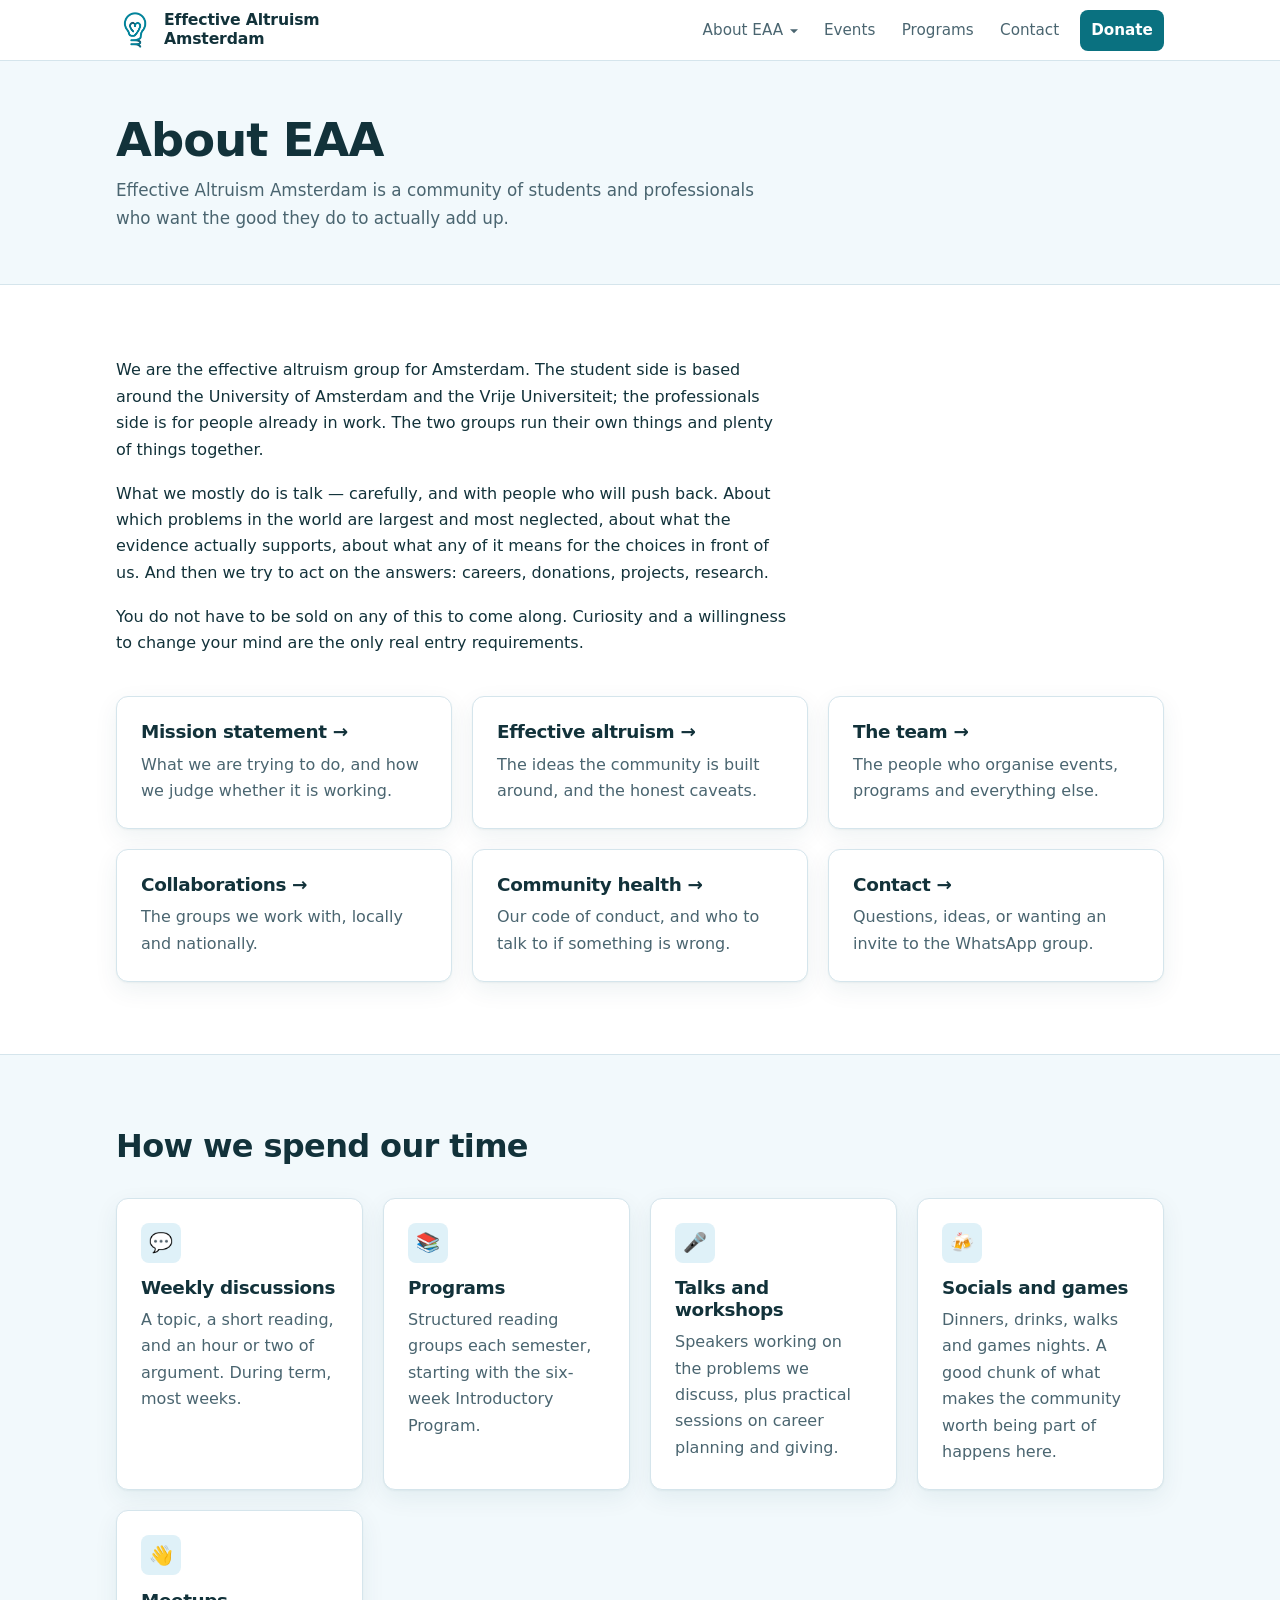
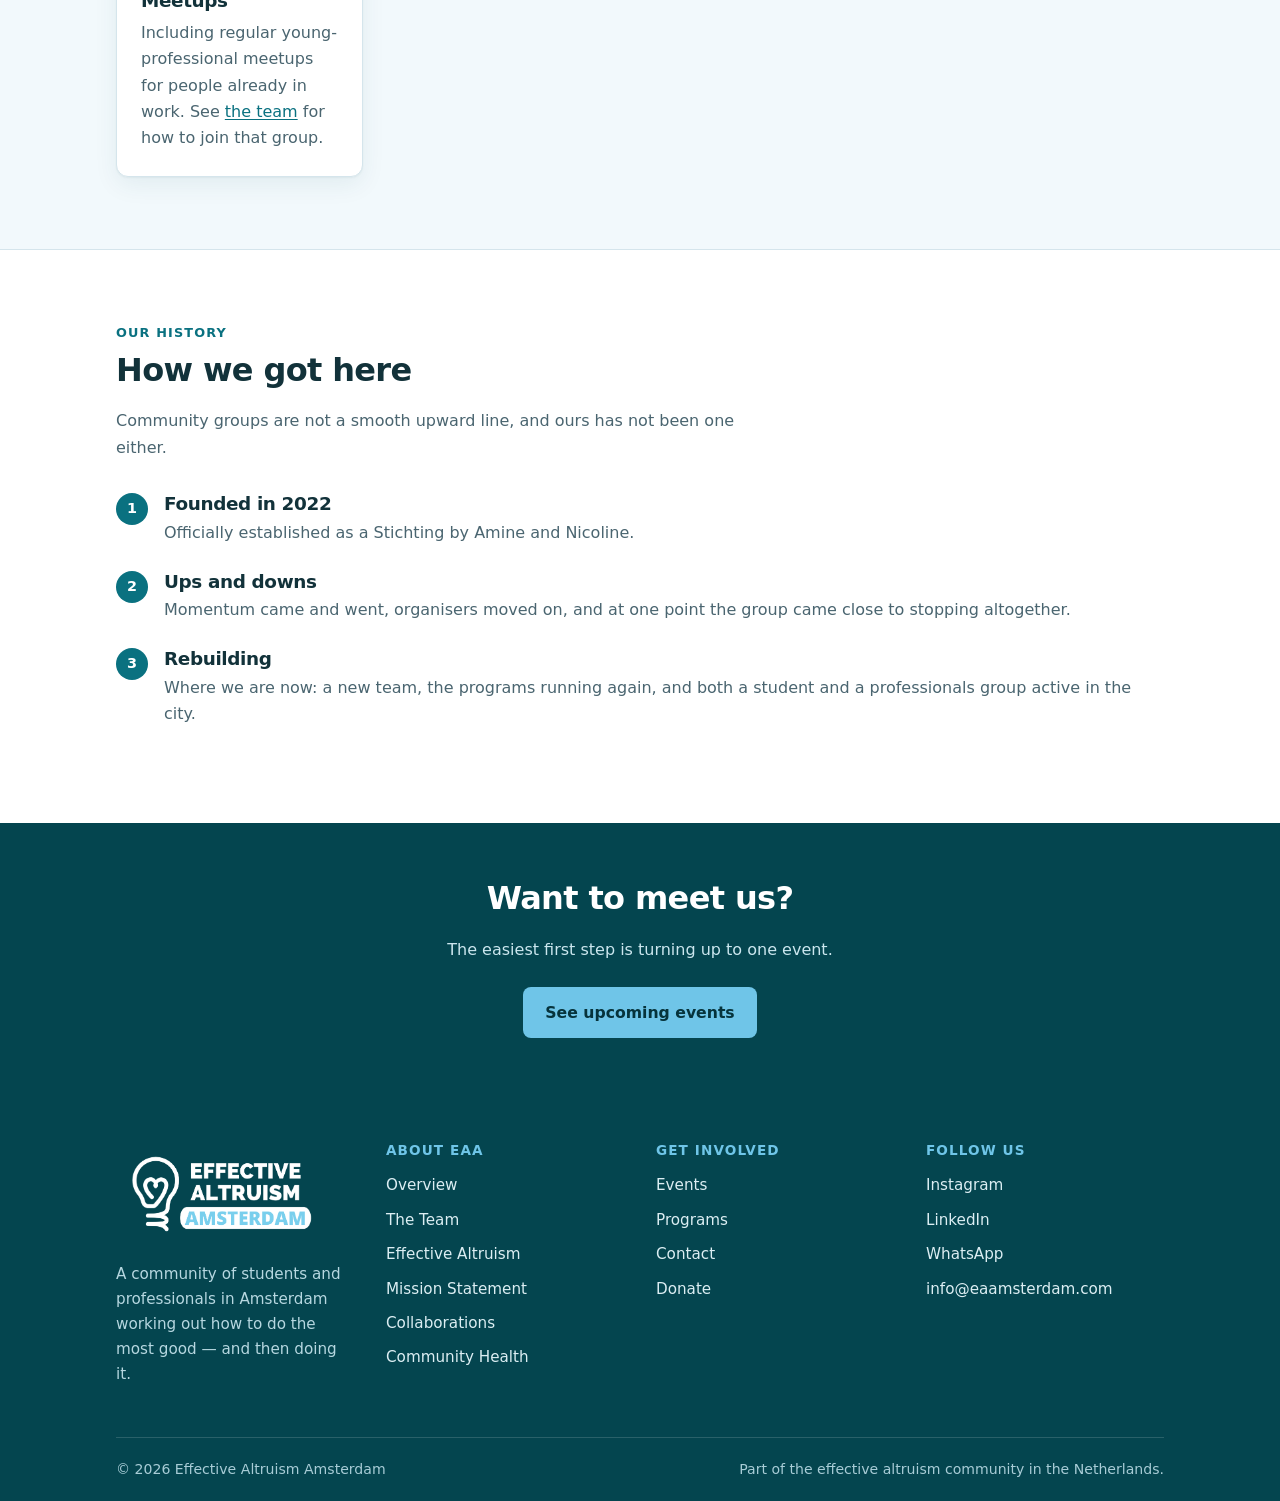
==== about-eaa.html @ 2bc4caa4 "Switch on calendar subscribing, add the Meetup drinks The Luma iCal endpoint checked out — it return" ====
<!DOCTYPE html>
<html lang="en">
<head>
  <meta charset="utf-8">
  <meta name="viewport" content="width=device-width, initial-scale=1">
  <title>About EAA &middot; Effective Altruism Amsterdam</title>
  <meta name="description" content="Who we are: a student group and a professionals group in Amsterdam, thinking seriously about how to do the most good.">
  <link rel="icon" href="img/favicon-96.png" sizes="96x96">
  <link rel="apple-touch-icon" href="img/apple-touch-icon.png">
  <meta name="color-scheme" content="only light">
  <link rel="stylesheet" href="styles.css?v=6">
</head>
<body>
<a class="skip-link" href="#main">Skip to content</a>

<header class="site-header">
  <div class="header-inner">
    <a class="brand" href="index.html">
      <img class="brand-mark" src="img/lamp_logo.webp" alt=""
           width="1200" height="1200">
      <span class="brand-text">Effective Altruism Amsterdam</span>
    </a>
    <button class="nav-toggle" type="button" aria-expanded="false" aria-controls="site-nav">Menu</button>
    <nav class="site-nav" id="site-nav" aria-label="Main">
      <ul class="nav-list">
        <li class="has-dropdown">
          <button class="nav-link dropdown-toggle" type="button" aria-expanded="false">About EAA</button>
          <ul class="dropdown">
            <li><a href="about-eaa.html" aria-current="page">Overview</a></li>
            <li><a href="team.html">The Team</a></li>
            <li><a href="effective-altruism.html">Effective Altruism</a></li>
            <li><a href="mission.html">Mission Statement</a></li>
            <li><a href="collaborations.html">Collaborations</a></li>
            <li><a href="community-health.html">Community Health</a></li>
          </ul>
        </li>
        <li><a class="nav-link" href="events.html">Events</a></li>
        <li><a class="nav-link" href="programs.html">Programs</a></li>
        <li><a class="nav-link" href="contact.html">Contact</a></li>
        <li><a class="nav-link nav-cta" href="donate.html">Donate</a></li>
      </ul>
    </nav>
  </div>
</header>

<main id="main">
  <div class="page-header">
    <div class="container">
      <h1>About EAA</h1>
      <p>
        Effective Altruism Amsterdam is a community of students and professionals
        who want the good they do to actually add up.
      </p>
    </div>
  </div>

  <section class="section">
    <div class="container">
      <div class="prose">
        <p>
          We are the effective altruism group for Amsterdam. The student side is
          based around the University of Amsterdam and the Vrije Universiteit; the
          professionals side is for people already in work. The two groups run
          their own things and plenty of things together.
        </p>
        <p>
          What we mostly do is talk — carefully, and with people who will push
          back. About which problems in the world are largest and most neglected,
          about what the evidence actually supports, about what any of it means for
          the choices in front of us. And then we try to act on the answers:
          careers, donations, projects, research.
        </p>
        <p>
          You do not have to be sold on any of this to come along. Curiosity and a
          willingness to change your mind are the only real entry requirements.
        </p>
      </div>

      <div class="grid" style="margin-top: 2.5rem;">
        <a class="card card-link" href="mission.html">
          <h3>Mission statement <span class="arrow" aria-hidden="true"></span></h3>
          <p class="text-muted">What we are trying to do, and how we judge whether it is working.</p>
        </a>
        <a class="card card-link" href="effective-altruism.html">
          <h3>Effective altruism <span class="arrow" aria-hidden="true"></span></h3>
          <p class="text-muted">The ideas the community is built around, and the honest caveats.</p>
        </a>
        <a class="card card-link" href="team.html">
          <h3>The team <span class="arrow" aria-hidden="true"></span></h3>
          <p class="text-muted">The people who organise events, programs and everything else.</p>
        </a>
        <a class="card card-link" href="collaborations.html">
          <h3>Collaborations <span class="arrow" aria-hidden="true"></span></h3>
          <p class="text-muted">The groups we work with, locally and nationally.</p>
        </a>
        <a class="card card-link" href="community-health.html">
          <h3>Community health <span class="arrow" aria-hidden="true"></span></h3>
          <p class="text-muted">Our code of conduct, and who to talk to if something is wrong.</p>
        </a>
        <a class="card card-link" href="contact.html">
          <h3>Contact <span class="arrow" aria-hidden="true"></span></h3>
          <p class="text-muted">Questions, ideas, or wanting an invite to the WhatsApp group.</p>
        </a>
      </div>
    </div>
  </section>

  <section class="section section-alt">
    <div class="container">
      <div class="section-head">
        <h2>How we spend our time</h2>
      </div>
      <div class="grid-4">
        <div class="card">
          <span class="card-icon" aria-hidden="true">💬</span>
          <h3>Weekly discussions</h3>
          <p class="text-muted">
            A topic, a short reading, and an hour or two of argument. During term,
            most weeks.
          </p>
        </div>
        <div class="card">
          <span class="card-icon" aria-hidden="true">📚</span>
          <h3>Programs</h3>
          <p class="text-muted">
            Structured reading groups each semester, starting with the six-week
            Introductory Program.
          </p>
        </div>
        <div class="card">
          <span class="card-icon" aria-hidden="true">🎤</span>
          <h3>Talks and workshops</h3>
          <p class="text-muted">
            Speakers working on the problems we discuss, plus practical sessions on
            career planning and giving.
          </p>
        </div>
        <div class="card">
          <span class="card-icon" aria-hidden="true">🍻</span>
          <h3>Socials and games</h3>
          <p class="text-muted">
            Dinners, drinks, walks and games nights. A good chunk of what makes the
            community worth being part of happens here.
          </p>
        </div>
        <div class="card">
          <span class="card-icon" aria-hidden="true">👋</span>
          <h3>Meetups</h3>
          <p class="text-muted">
            Including regular young-professional meetups for people already in work.
            See <a href="team.html">the team</a> for how to join that group.
          </p>
        </div>
      </div>
    </div>
  </section>


  <!-- ============ History ============ -->
  <section class="section">
    <div class="container">
      <div class="section-head">
        <span class="eyebrow">Our history</span>
        <h2>How we got here</h2>
        <p>
          Community groups are not a smooth upward line, and ours has not been one
          either.
        </p>
      </div>
      <ol class="steps">
        <li>
          <h3>Founded in 2022</h3>
          <p class="text-muted">
            Officially established as a Stichting by Amine and Nicoline.
          </p>
        </li>
        <li>
          <h3>Ups and downs</h3>
          <p class="text-muted">
            Momentum came and went, organisers moved on, and at one point the group
            came close to stopping altogether.
          </p>
        </li>
        <li>
          <h3>Rebuilding</h3>
          <p class="text-muted">
            Where we are now: a new team, the programs running again, and both a
            student and a professionals group active in the city.
            <!-- TODO: add the year this restart began, and anything else worth
                 recording about where the group is heading. -->
          </p>
        </li>
      </ol>
    </div>
  </section>

  <section class="cta-band">
    <div class="container">
      <h2>Want to meet us?</h2>
      <p>The easiest first step is turning up to one event.</p>
      <div class="button-row">
        <a class="button" href="events.html">See upcoming events</a>
      </div>
    </div>
  </section>
</main>

<footer class="site-footer">
  <div class="container">
    <div class="footer-grid">
      <div class="footer-about">
        <img class="footer-logo" src="img/logo.webp"
             alt="Effective Altruism Amsterdam" width="2500" height="1250">
        <p>
          A community of students and professionals in Amsterdam working out how to
          do the most good — and then doing it.
        </p>
      </div>
      <div>
        <h2>About EAA</h2>
        <ul>
          <li><a href="about-eaa.html">Overview</a></li>
          <li><a href="team.html">The Team</a></li>
          <li><a href="effective-altruism.html">Effective Altruism</a></li>
          <li><a href="mission.html">Mission Statement</a></li>
          <li><a href="collaborations.html">Collaborations</a></li>
          <li><a href="community-health.html">Community Health</a></li>
        </ul>
      </div>
      <div>
        <h2>Get involved</h2>
        <ul>
          <li><a href="events.html">Events</a></li>
          <li><a href="programs.html">Programs</a></li>
          <li><a href="contact.html">Contact</a></li>
          <li><a href="donate.html">Donate</a></li>
        </ul>
      </div>
      <div>
        <h2>Follow us</h2>
        <ul>
          <li><a href="https://www.instagram.com/eaamsterdam/" rel="me noopener" target="_blank">Instagram</a></li>
          <li><a href="https://www.linkedin.com/company/effective-altruism-amsterdam" rel="me noopener" target="_blank">LinkedIn</a></li>
          <li><a href="contact.html#whatsapp">WhatsApp</a></li>
          <li><a href="mailto:info@eaamsterdam.com">info@eaamsterdam.com</a></li>
        </ul>
      </div>
    </div>
    <div class="footer-bottom">
      <p>&copy; 2026 Effective Altruism Amsterdam</p>
      <p>Part of the effective altruism community in the Netherlands.</p>
    </div>
  </div>
</footer>

<script src="nav.js?v=6"></script>
</body>
</html>
---- styles.css ----
/* =========================================================================
   Effective Altruism Amsterdam — shared stylesheet

   Light mode only, by design. Colours come from the logo: the sky blue of the
   wordmark and the deep teal of the lightbulb mark. Every text/background pair
   below meets WCAG AA (4.5:1) at minimum.

   Sections: tokens, base, header/nav, layout, components, pages, footer
   ========================================================================= */

/* ---------- Design tokens ---------- */
:root {
  /* This site is light-only. "only light" also asks browsers not to apply their
     own automatic dark-mode transform (Chrome's force-dark on Android, and
     similar), which would otherwise recolour the page behind our backs. */
  color-scheme: only light;

  /* Brand */
  --sky: #6fc5e8;          /* wordmark blue */
  --sky-light: #a8dcf1;
  --teal: #0a7180;         /* accent: links, buttons — 5.7:1 on white */
  --teal-strong: #065f6c;  /* hover — 7.3:1 on white */
  --deep: #04454f;         /* footer and CTA band — 10.7:1 with white */

  /* Neutrals */
  --bg: #ffffff;
  --surface: #f2f9fc;
  --surface-2: #e3f2f8;
  --accent-soft: #dff1f8;
  --text: #12323a;         /* 13.6:1 on white */
  --muted: #4a6570;        /* 6.2:1 on white */
  --border: #d5e5ec;
  --shadow: 0 1px 2px rgba(4, 69, 79, 0.05), 0 8px 24px rgba(4, 69, 79, 0.07);

  --container: 68rem;
  --prose: 42rem;
  --radius: 0.75rem;
  --radius-sm: 0.5rem;
}

/* Forced-colours mode (Windows High Contrast, and Firefox's colour override in
   about:preferences → Colors). The browser replaces our palette with the user's
   own and drops background images — that is their choice and we should not fight
   it, but these rules keep the layout legible when it happens: borders stay
   visible, and the hero does not end up as pale text on a blank ground. */
@media (forced-colors: active) {
  .hero {
    background-image: none;
  }
  .card,
  .embed,
  .site-header,
  .page-header {
    border: 1px solid CanvasText;
  }
  .button,
  .button-secondary {
    border: 1px solid ButtonText;
  }
  .brand-mark {
    mix-blend-mode: normal;
  }
}

/* ---------- Base ---------- */
*,
*::before,
*::after {
  box-sizing: border-box;
}

html {
  scroll-behavior: smooth;
}

@media (prefers-reduced-motion: reduce) {
  html {
    scroll-behavior: auto;
  }
  *,
  *::before,
  *::after {
    animation-duration: 0.01ms !important;
    transition-duration: 0.01ms !important;
  }
}

body {
  margin: 0;
  background: var(--bg);
  color: var(--text);
  font-family: system-ui, -apple-system, "Segoe UI", Roboto, Helvetica, Arial, sans-serif;
  font-size: 1rem;
  line-height: 1.65;
  -webkit-font-smoothing: antialiased;
}

h1,
h2,
h3,
h4 {
  line-height: 1.2;
  letter-spacing: -0.02em;
  margin: 0 0 0.6em;
}

h1 {
  font-size: clamp(2rem, 5vw, 2.9rem);
}
h2 {
  font-size: clamp(1.5rem, 3.2vw, 2rem);
}
h3 {
  font-size: 1.15rem;
}

p {
  margin: 0 0 1.1rem;
}

a {
  color: var(--teal);
  text-underline-offset: 0.15em;
}

a:hover {
  color: var(--teal-strong);
}

img {
  max-width: 100%;
  height: auto;
  display: block;
}

hr {
  border: 0;
  border-top: 1px solid var(--border);
  margin: 2.5rem 0;
}

:focus-visible {
  outline: 3px solid var(--teal);
  outline-offset: 2px;
  border-radius: 2px;
}

.skip-link {
  position: absolute;
  left: -9999px;
  top: 0;
  background: var(--teal);
  color: #fff;
  padding: 0.6rem 1rem;
  z-index: 100;
}

.skip-link:focus {
  left: 0;
}

/* ---------- Layout helpers ---------- */
.container {
  width: 100%;
  max-width: var(--container);
  margin: 0 auto;
  padding-inline: 1.25rem;
}

.section {
  padding-block: clamp(2.5rem, 6vw, 4.5rem);
}

.section-alt {
  background: var(--surface);
  border-block: 1px solid var(--border);
}

.section-head {
  max-width: var(--prose);
  margin-bottom: 2rem;
}

.section-head p {
  color: var(--muted);
  margin-bottom: 0;
}

.eyebrow {
  display: block;
  font-size: 0.8rem;
  font-weight: 700;
  letter-spacing: 0.09em;
  text-transform: uppercase;
  color: var(--teal);
  margin-bottom: 0.5rem;
}

.prose {
  max-width: var(--prose);
}

.prose ul,
.prose ol {
  padding-left: 1.25rem;
}

.prose li {
  margin-bottom: 0.5rem;
}

.lead {
  font-size: clamp(1.1rem, 2.2vw, 1.3rem);
  color: var(--muted);
}

.text-muted {
  color: var(--muted);
}

.grid {
  display: grid;
  gap: 1.25rem;
  grid-template-columns: repeat(auto-fit, minmax(16rem, 1fr));
}

.grid-2 {
  display: grid;
  gap: 1.25rem;
  grid-template-columns: repeat(auto-fit, minmax(18rem, 1fr));
}

/* For rows of exactly four items: 4 across on desktop, 2 on tablet, so the
   last card never sits alone on its own row. */
.grid-4 {
  display: grid;
  gap: 1.25rem;
  grid-template-columns: repeat(auto-fit, minmax(12.5rem, 1fr));
}

/* ---------- Header & navigation ---------- */
.site-header {
  position: sticky;
  top: 0;
  z-index: 50;
  background: rgba(255, 255, 255, 0.9);
  backdrop-filter: blur(10px);
  border-bottom: 1px solid var(--border);
}

.header-inner {
  max-width: var(--container);
  margin: 0 auto;
  padding: 0.6rem 1.25rem;
  display: flex;
  align-items: center;
  justify-content: space-between;
  gap: 1rem;
}

.brand {
  display: inline-flex;
  align-items: center;
  gap: 0.6rem;
  color: var(--text);
  text-decoration: none;
  font-weight: 700;
}

/* The lightbulb mark. mix-blend-mode hides its baked-in white background
   against the header, so it sits flush without a visible white square. */
.brand-mark {
  width: 2.4rem;
  height: 2.4rem;
  flex: none;
  object-fit: contain;
  mix-blend-mode: multiply;
}

.brand-text {
  font-size: 0.98rem;
  letter-spacing: -0.01em;
  line-height: 1.2;
  max-width: 11rem;
}

@media (max-width: 26rem) {
  .brand-text {
    font-size: 0.9rem;
    max-width: 8.5rem;
  }
}

.nav-toggle {
  display: none;
  align-items: center;
  gap: 0.4rem;
  background: none;
  border: 1px solid var(--border);
  border-radius: var(--radius-sm);
  color: var(--text);
  font: inherit;
  font-size: 0.9rem;
  padding: 0.45rem 0.75rem;
  cursor: pointer;
}

.nav-list {
  display: flex;
  align-items: center;
  gap: 0.25rem;
  list-style: none;
  margin: 0;
  padding: 0;
}

.nav-link {
  display: inline-block;
  padding: 0.5rem 0.7rem;
  border-radius: var(--radius-sm);
  color: var(--muted);
  font-size: 0.95rem;
  text-decoration: none;
  background: none;
  border: 0;
  font-family: inherit;
  cursor: pointer;
}

.nav-link:hover,
.nav-link:focus-visible {
  color: var(--text);
  background: var(--surface-2);
}

.nav-link[aria-current="page"] {
  color: var(--teal);
  font-weight: 600;
}

.nav-cta {
  background: var(--teal);
  color: #fff;
  font-weight: 600;
  margin-left: 0.35rem;
}

.nav-cta:hover,
.nav-cta:focus-visible {
  background: var(--teal-strong);
  color: #fff;
}

/* Dropdown */
.has-dropdown {
  position: relative;
}

.dropdown-toggle::after {
  content: "";
  display: inline-block;
  margin-left: 0.4rem;
  border: 0.3em solid transparent;
  border-top-color: currentColor;
  transform: translateY(0.15em);
}

.dropdown {
  position: absolute;
  top: calc(100% + 0.4rem);
  left: 0;
  min-width: 14rem;
  list-style: none;
  margin: 0;
  padding: 0.4rem;
  background: var(--bg);
  border: 1px solid var(--border);
  border-radius: var(--radius);
  box-shadow: var(--shadow);
  opacity: 0;
  visibility: hidden;
  transform: translateY(-0.25rem);
  transition: opacity 0.15s ease, transform 0.15s ease, visibility 0.15s;
}

/* Opens on hover/keyboard focus (works without JS) and on click (with JS). */
.has-dropdown:hover .dropdown,
.has-dropdown:focus-within .dropdown,
.dropdown-toggle[aria-expanded="true"] + .dropdown {
  opacity: 1;
  visibility: visible;
  transform: translateY(0);
}

.dropdown a {
  display: block;
  padding: 0.5rem 0.7rem;
  border-radius: var(--radius-sm);
  color: var(--text);
  font-size: 0.93rem;
  text-decoration: none;
}

.dropdown a:hover,
.dropdown a:focus-visible {
  background: var(--accent-soft);
  color: var(--teal-strong);
}

.dropdown a[aria-current="page"] {
  color: var(--teal);
  font-weight: 600;
}

/* Mobile navigation */
@media (max-width: 52rem) {
  .nav-toggle {
    display: inline-flex;
  }

  .site-nav {
    display: none;
    position: absolute;
    left: 0;
    right: 0;
    top: 100%;
    background: var(--bg);
    border-bottom: 1px solid var(--border);
    box-shadow: var(--shadow);
    padding: 0.75rem 1.25rem 1.25rem;
  }

  .site-nav.is-open {
    display: block;
  }

  .nav-list {
    flex-direction: column;
    align-items: stretch;
    gap: 0.15rem;
    max-width: var(--container);
    margin: 0 auto;
  }

  .nav-link {
    width: 100%;
    text-align: left;
    padding: 0.65rem 0.7rem;
  }

  .nav-cta {
    margin: 0.4rem 0 0;
    text-align: center;
  }

  .dropdown {
    position: static;
    opacity: 1;
    visibility: visible;
    transform: none;
    box-shadow: none;
    border: 0;
    border-left: 2px solid var(--border);
    border-radius: 0;
    margin: 0.1rem 0 0.4rem 0.7rem;
    padding: 0;
    min-width: 0;
  }

  .dropdown-toggle::after {
    float: right;
    transform: translateY(0.5em);
  }
}

/* ---------- Buttons ---------- */
.button,
.button-secondary {
  display: inline-flex;
  align-items: center;
  justify-content: center;
  gap: 0.5rem;
  padding: 0.7rem 1.35rem;
  border-radius: var(--radius-sm);
  font-weight: 600;
  font-size: 0.98rem;
  font-family: inherit;
  text-decoration: none;
  border: 1px solid transparent;
  cursor: pointer;
}

.button {
  background: var(--teal);
  color: #fff;
}

.button:hover {
  background: var(--teal-strong);
  color: #fff;
}

.button-secondary {
  background: rgba(255, 255, 255, 0.85);
  color: var(--text);
  border-color: var(--border);
}

.button-secondary:hover {
  background: #fff;
  border-color: var(--sky);
  color: var(--text);
}

.button-row {
  display: flex;
  flex-wrap: wrap;
  gap: 0.75rem;
  margin-top: 1.5rem;
}

/* ---------- Cards ---------- */
.card {
  background: var(--bg);
  border: 1px solid var(--border);
  border-radius: var(--radius);
  padding: 1.5rem;
  box-shadow: var(--shadow);
}

.card h3 {
  margin-bottom: 0.5rem;
}

.card p:last-child {
  margin-bottom: 0;
}

.card-link {
  display: block;
  color: inherit;
  text-decoration: none;
}

.card-link:hover {
  border-color: var(--sky);
  color: inherit;
}

.card-icon {
  display: inline-grid;
  place-items: center;
  width: 2.5rem;
  height: 2.5rem;
  border-radius: var(--radius-sm);
  background: var(--accent-soft);
  color: var(--teal);
  font-size: 1.2rem;
  font-weight: 700;
  margin-bottom: 0.9rem;
}

.card-meta {
  font-size: 0.85rem;
  color: var(--muted);
  margin-bottom: 0.35rem;
}

.arrow::after {
  content: " →";
  white-space: nowrap;
}

/* ---------- Hero ---------- */
.hero {
  position: relative;
  border-bottom: 1px solid var(--border);
  background-color: var(--surface-2);
  background-image: linear-gradient(
      100deg,
      rgba(255, 255, 255, 0.96) 0%,
      rgba(255, 255, 255, 0.88) 42%,
      rgba(255, 255, 255, 0.55) 70%,
      rgba(255, 255, 255, 0.35) 100%
    ),
    url("img/hero-amsterdam.webp");
  background-size: cover;
  background-position: center;
}

@media (max-width: 52rem) {
  /* On narrow screens the text spans the full width, so lift the whole wash. */
  .hero {
    background-image: linear-gradient(
        180deg,
        rgba(255, 255, 255, 0.94) 0%,
        rgba(255, 255, 255, 0.86) 60%,
        rgba(255, 255, 255, 0.7) 100%
      ),
      url("img/hero-amsterdam.webp");
  }
}

.hero-inner {
  max-width: var(--container);
  margin: 0 auto;
  padding: clamp(3rem, 8vw, 5.5rem) 1.25rem;
}

.hero h1 {
  max-width: 18ch;
}

.hero .lead {
  max-width: 46ch;
  color: #2c4c56;
}

.hero p {
  max-width: 52ch;
}

.hero-note {
  margin-top: 1.5rem;
  font-size: 0.95rem;
  color: var(--muted);
  background: rgba(255, 255, 255, 0.7);
  display: inline-block;
  padding: 0.5rem 0.9rem;
  border-radius: var(--radius-sm);
}

/* ---------- Page header (interior pages) ---------- */
.page-header {
  background: var(--surface);
  border-bottom: 1px solid var(--border);
}

.page-header .container {
  padding-block: clamp(2rem, 5vw, 3.25rem);
}

.page-header h1 {
  margin-bottom: 0.5rem;
}

.page-header p {
  max-width: var(--prose);
  color: var(--muted);
  margin-bottom: 0;
  font-size: 1.05rem;
}

.breadcrumb {
  font-size: 0.85rem;
  color: var(--muted);
  margin-bottom: 0.75rem;
}

.breadcrumb a {
  color: var(--muted);
}

/* ---------- Stats ---------- */
.stat {
  text-align: left;
}

.stat-number {
  display: block;
  font-size: clamp(1.9rem, 4vw, 2.4rem);
  font-weight: 700;
  letter-spacing: -0.03em;
  color: var(--teal);
  line-height: 1.1;
}

.stat-label {
  display: block;
  font-weight: 600;
  margin-top: 0.35rem;
}

.stat-note {
  display: block;
  font-size: 0.9rem;
  color: var(--muted);
  margin-top: 0.25rem;
}

/* ---------- Embeds ---------- */
.embed {
  border: 1px solid var(--border);
  border-radius: var(--radius);
  overflow: hidden;
  background: var(--bg);
  box-shadow: var(--shadow);
}

/* Luma sizes its own iframe content; we force it to fill the width and give it
   a sensible height that shrinks on small screens. */
.embed iframe {
  display: block;
  width: 100%;
  height: 44rem;
  border: 0;
}

@media (max-width: 40rem) {
  .embed iframe {
    height: 34rem;
  }
}

/* ---------- Team ---------- */
.person {
  text-align: center;
}

.person-photo {
  width: 6.5rem;
  height: 6.5rem;
  margin: 0 auto 0.9rem;
  border-radius: 50%;
  object-fit: cover;
  display: grid;
  place-items: center;
  background: var(--accent-soft);
  color: var(--teal);
  font-size: 1.6rem;
  font-weight: 700;
}

.person h3 {
  margin-bottom: 0.15rem;
}

.person .role {
  color: var(--teal);
  font-size: 0.9rem;
  font-weight: 600;
  margin-bottom: 0.6rem;
}

.person p {
  font-size: 0.95rem;
  color: var(--muted);
}

/* ---------- Organisations ---------- */
.org-logo {
  display: grid;
  place-items: center;
  width: 4rem;
  height: 4rem;
  margin-bottom: 1rem;
  border-radius: var(--radius-sm);
  object-fit: contain;
  background: var(--accent-soft);
  color: var(--teal);
  font-size: 0.85rem;
  font-weight: 700;
  letter-spacing: 0.02em;
  padding: 0.25rem;
  text-align: center;
}

/* ---------- Big statement ---------- */
.statement {
  max-width: 48rem;
  margin: 0 auto;
  text-align: center;
  padding-block: 1rem;
}

.statement-text {
  font-size: clamp(1.5rem, 4vw, 2.25rem);
  font-weight: 700;
  line-height: 1.25;
  letter-spacing: -0.02em;
  color: var(--teal-strong);
  margin: 0;
}

/* ---------- Misc components ---------- */
.pill-row {
  display: flex;
  flex-wrap: wrap;
  gap: 0.5rem;
  list-style: none;
  margin: 0 0 1.5rem;
  padding: 0;
}

.pill {
  display: inline-block;
  padding: 0.3rem 0.8rem;
  border-radius: 999px;
  background: var(--accent-soft);
  color: var(--teal-strong);
  font-size: 0.85rem;
  font-weight: 600;
}

.callout {
  border-left: 3px solid var(--sky);
  background: var(--surface);
  border-radius: 0 var(--radius-sm) var(--radius-sm) 0;
  padding: 1.1rem 1.25rem;
  margin: 1.75rem 0;
}

.callout p:last-child {
  margin-bottom: 0;
}

.steps {
  list-style: none;
  counter-reset: step;
  padding: 0;
  margin: 0;
}

.steps li {
  counter-increment: step;
  position: relative;
  padding-left: 3rem;
  margin-bottom: 1.5rem;
}

.steps li::before {
  content: counter(step);
  position: absolute;
  left: 0;
  top: 0;
  width: 2rem;
  height: 2rem;
  display: grid;
  place-items: center;
  border-radius: 50%;
  background: var(--teal);
  color: #fff;
  font-weight: 700;
  font-size: 0.9rem;
}

.steps h3 {
  margin-bottom: 0.3rem;
}

.faq {
  border-top: 1px solid var(--border);
  padding-top: 1.25rem;
  margin-top: 1.25rem;
}

.faq summary {
  cursor: pointer;
  font-weight: 600;
  margin-bottom: 0.6rem;
}

.cta-band {
  background: var(--deep);
  color: #fff;
}

.cta-band .container {
  padding-block: clamp(2.25rem, 5vw, 3.5rem);
  text-align: center;
}

.cta-band h2 {
  color: #fff;
}

.cta-band p {
  color: #cbe6ee;
  max-width: 40rem;
  margin-inline: auto;
}

.cta-band .button {
  background: var(--sky);
  color: #06333b;
}

.cta-band .button:hover {
  background: var(--sky-light);
  color: #06333b;
}

.cta-band .button-row {
  justify-content: center;
}

.definition-list {
  margin: 0;
}

.definition-list dt {
  font-weight: 600;
  margin-top: 1.1rem;
}

.definition-list dd {
  margin: 0.2rem 0 0;
  color: var(--muted);
}

/* ---------- WhatsApp join (click to reveal) ---------- */
.reveal-note {
  font-size: 0.9rem;
  color: var(--muted);
  margin-top: 0.75rem;
}

/* The hidden attribute must beat the display values set by .button and friends,
   which would otherwise win on specificity and leave hidden elements visible. */
[hidden] {
  display: none !important;
}

/* ---------- Footer ---------- */
.site-footer {
  background: var(--deep);
  color: #dceef3;
}

.site-footer a {
  color: #dceef3;
}

.footer-grid {
  display: grid;
  gap: 2rem;
  grid-template-columns: repeat(auto-fit, minmax(13rem, 1fr));
  padding-block: 3rem 2rem;
}

.footer-logo {
  width: 13rem;
  max-width: 100%;
  height: auto;
  margin-bottom: 1rem;
}

.footer-grid h2 {
  font-size: 0.85rem;
  text-transform: uppercase;
  letter-spacing: 0.08em;
  color: var(--sky);
  margin-bottom: 0.9rem;
}

.footer-grid ul {
  list-style: none;
  margin: 0;
  padding: 0;
}

.footer-grid li {
  margin-bottom: 0.5rem;
}

.footer-grid a {
  text-decoration: none;
  font-size: 0.95rem;
}

.footer-grid a:hover {
  color: #fff;
  text-decoration: underline;
}

.footer-about p {
  color: #b6d7e0;
  font-size: 0.95rem;
  max-width: 24rem;
}

.footer-bottom {
  border-top: 1px solid rgba(255, 255, 255, 0.15);
  padding-block: 1.25rem;
  display: flex;
  flex-wrap: wrap;
  gap: 0.75rem 1.5rem;
  justify-content: space-between;
  align-items: center;
  font-size: 0.88rem;
  color: #a8ccd6;
}

.footer-bottom p {
  margin: 0;
}
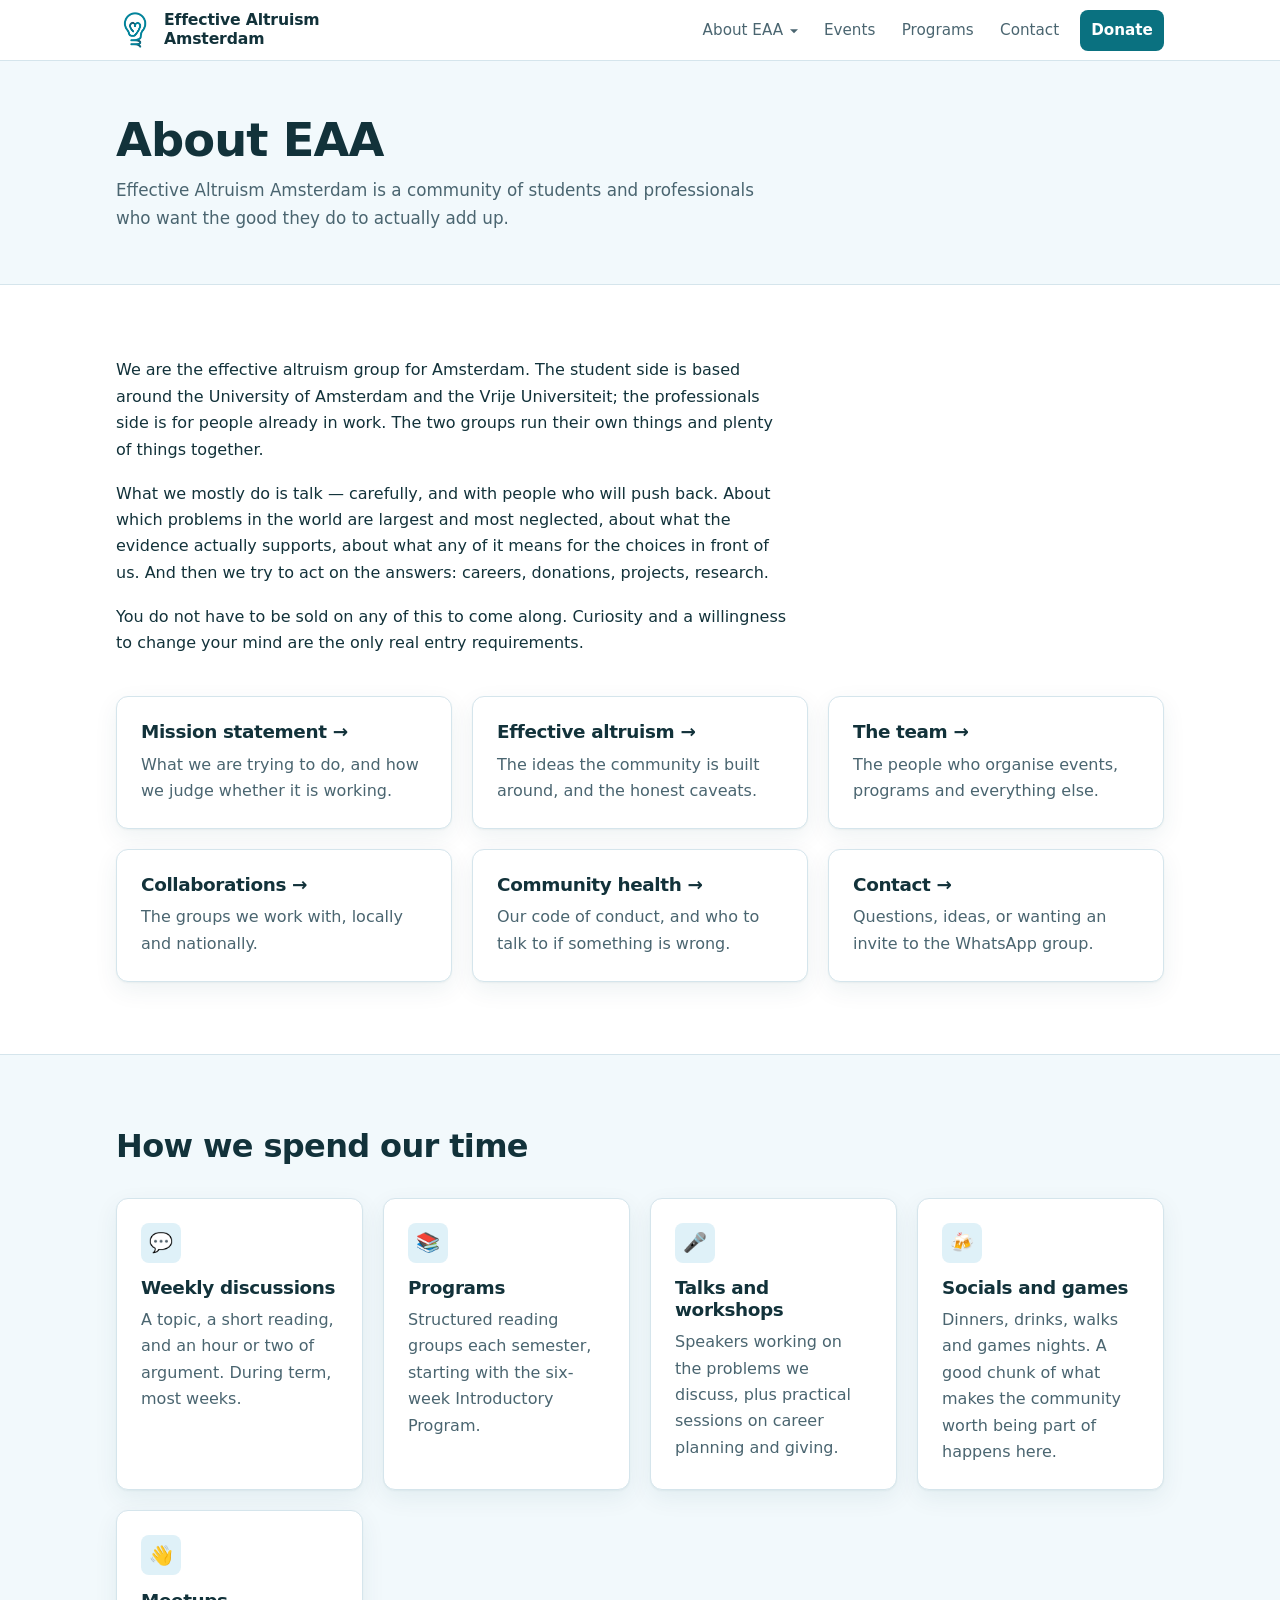
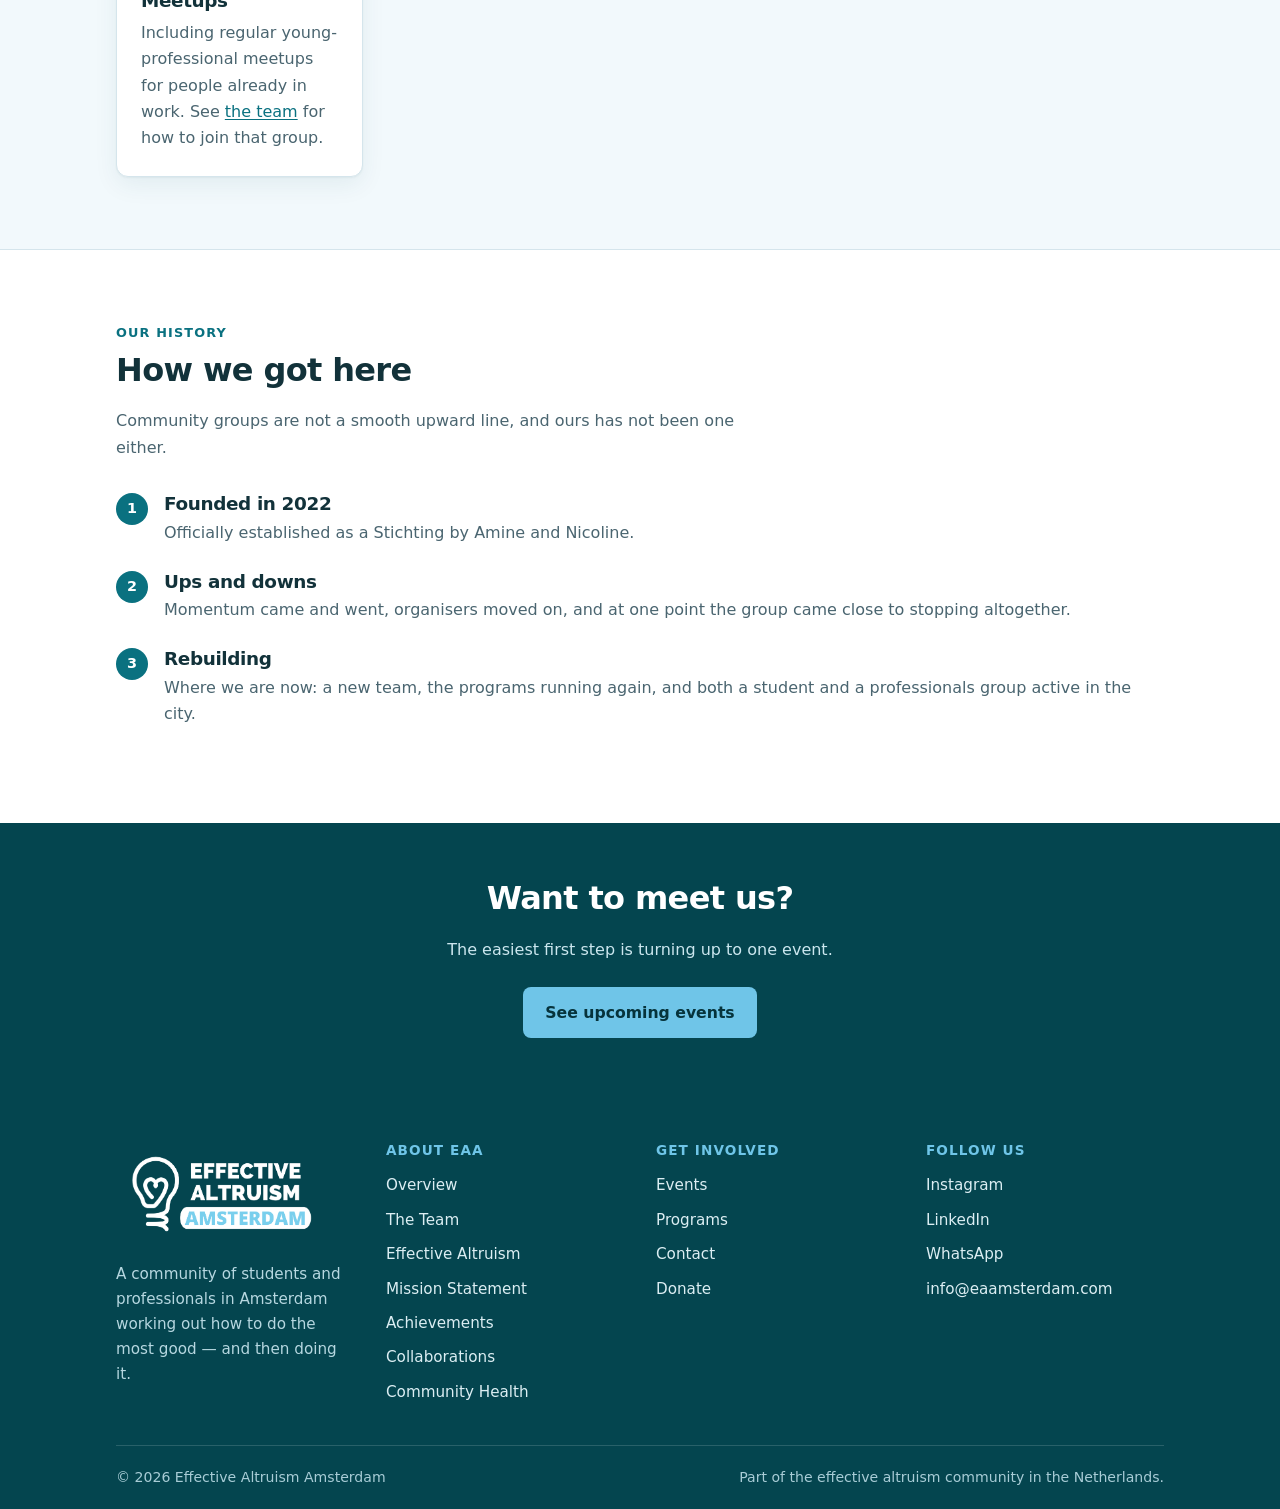
==== commit 5c4323e5: "Add an achievements page, with placeholder data clearly marked New page under About EAA covering the" ====
--- a/about-eaa.html
+++ b/about-eaa.html
@@ -8,7 +8,7 @@
   <link rel="icon" href="img/favicon-96.png" sizes="96x96">
   <link rel="apple-touch-icon" href="img/apple-touch-icon.png">
   <meta name="color-scheme" content="only light">
-  <link rel="stylesheet" href="styles.css?v=6">
+  <link rel="stylesheet" href="styles.css?v=7">
 </head>
 <body>
 <a class="skip-link" href="#main">Skip to content</a>
@@ -30,6 +30,7 @@
             <li><a href="team.html">The Team</a></li>
             <li><a href="effective-altruism.html">Effective Altruism</a></li>
             <li><a href="mission.html">Mission Statement</a></li>
+            <li><a href="achievements.html">Achievements</a></li>
             <li><a href="collaborations.html">Collaborations</a></li>
             <li><a href="community-health.html">Community Health</a></li>
           </ul>
@@ -223,6 +224,7 @@
           <li><a href="team.html">The Team</a></li>
           <li><a href="effective-altruism.html">Effective Altruism</a></li>
           <li><a href="mission.html">Mission Statement</a></li>
+          <li><a href="achievements.html">Achievements</a></li>
           <li><a href="collaborations.html">Collaborations</a></li>
           <li><a href="community-health.html">Community Health</a></li>
         </ul>
@@ -253,6 +255,6 @@
   </div>
 </footer>
 
-<script src="nav.js?v=6"></script>
+<script src="nav.js?v=7"></script>
 </body>
 </html>
--- a/styles.css
+++ b/styles.css
@@ -30,6 +30,12 @@
   --text: #12323a;         /* 13.6:1 on white */
   --muted: #4a6570;        /* 6.2:1 on white */
   --border: #d5e5ec;
+
+  /* Warning / placeholder — deliberately outside the brand palette so a notice
+     never reads as ordinary content. */
+  --warn-bg: #fdf3e3;
+  --warn-border: #e0a94b;
+  --warn-text: #6b4708;
   --shadow: 0 1px 2px rgba(4, 69, 79, 0.05), 0 8px 24px rgba(4, 69, 79, 0.07);
 
   --container: 68rem;
@@ -765,6 +771,159 @@
   text-align: center;
 }
 
+/* ---------- Notice (placeholder / warning banner) ---------- */
+.notice {
+  border: 2px solid var(--warn-border);
+  background: var(--warn-bg);
+  border-radius: var(--radius);
+  padding: 1.1rem 1.25rem;
+  margin-bottom: 2rem;
+}
+
+.notice p {
+  margin: 0;
+  color: var(--warn-text);
+}
+
+.pill-warn {
+  background: var(--warn-bg);
+  color: var(--warn-text);
+  border: 1px solid var(--warn-border);
+  text-transform: none;
+  letter-spacing: 0;
+  vertical-align: middle;
+  margin-left: 0.4rem;
+}
+
+/* Placeholder figures carry a visible texture so they are never mistaken for
+   measured data, even if the banner above scrolls out of view. */
+.is-placeholder {
+  border-style: dashed;
+  background-image: repeating-linear-gradient(
+    135deg,
+    transparent,
+    transparent 10px,
+    var(--warn-bg) 10px,
+    var(--warn-bg) 20px
+  );
+}
+
+.is-placeholder .stat-number {
+  color: var(--warn-text);
+}
+
+/* ---------- Charts ---------- */
+.chart {
+  margin: 0;
+  background: var(--bg);
+  border: 1px dashed var(--border);
+  border-radius: var(--radius);
+  padding: 1.25rem;
+  box-shadow: var(--shadow);
+}
+
+.chart figcaption h3 {
+  margin-bottom: 0.2rem;
+  font-size: 1rem;
+}
+
+.chart figcaption p {
+  font-size: 0.85rem;
+  margin-bottom: 0.9rem;
+}
+
+.chart svg {
+  display: block;
+  width: 100%;
+  height: auto;
+  overflow: visible;
+}
+
+/* Recessive grid, hairline and solid */
+.chart .cg {
+  stroke: var(--border);
+  stroke-width: 1;
+}
+
+/* 2px line, round joins; area is a ~10% wash of the same hue */
+.chart .cl {
+  fill: none;
+  stroke: var(--teal);
+  stroke-width: 2;
+  stroke-linejoin: round;
+  stroke-linecap: round;
+}
+
+.chart .ca {
+  fill: var(--teal);
+  fill-opacity: 0.1;
+  stroke: none;
+}
+
+/* End marker with a surface ring so it stays legible over the line */
+.chart .cd {
+  fill: var(--teal);
+  stroke: var(--bg);
+  stroke-width: 2;
+}
+
+/* Axis text wears text tokens, never the data colour */
+.chart .cy,
+.chart .cx {
+  fill: var(--muted);
+  font-size: 9px;
+  font-family: inherit;
+}
+
+.chart .cy {
+  text-anchor: end;
+}
+
+.chart-value {
+  margin: 0.75rem 0 0;
+  font-size: 0.9rem;
+  color: var(--muted);
+}
+
+.chart-value strong {
+  font-size: 1.25rem;
+  color: var(--text);
+  letter-spacing: -0.02em;
+}
+
+/* ---------- Data table ---------- */
+.data-table {
+  border-collapse: collapse;
+  width: 100%;
+  font-size: 0.92rem;
+  margin-top: 0.5rem;
+}
+
+.data-table caption {
+  text-align: left;
+  color: var(--muted);
+  font-size: 0.85rem;
+  padding-bottom: 0.6rem;
+}
+
+.data-table th,
+.data-table td {
+  text-align: right;
+  padding: 0.5rem 0.75rem;
+  border-bottom: 1px solid var(--border);
+  white-space: nowrap;
+}
+
+.data-table thead th,
+.data-table tbody th {
+  text-align: left;
+}
+
+.data-table thead th {
+  color: var(--muted);
+  font-weight: 600;
+}
+
 /* ---------- Big statement ---------- */
 .statement {
   max-width: 48rem;
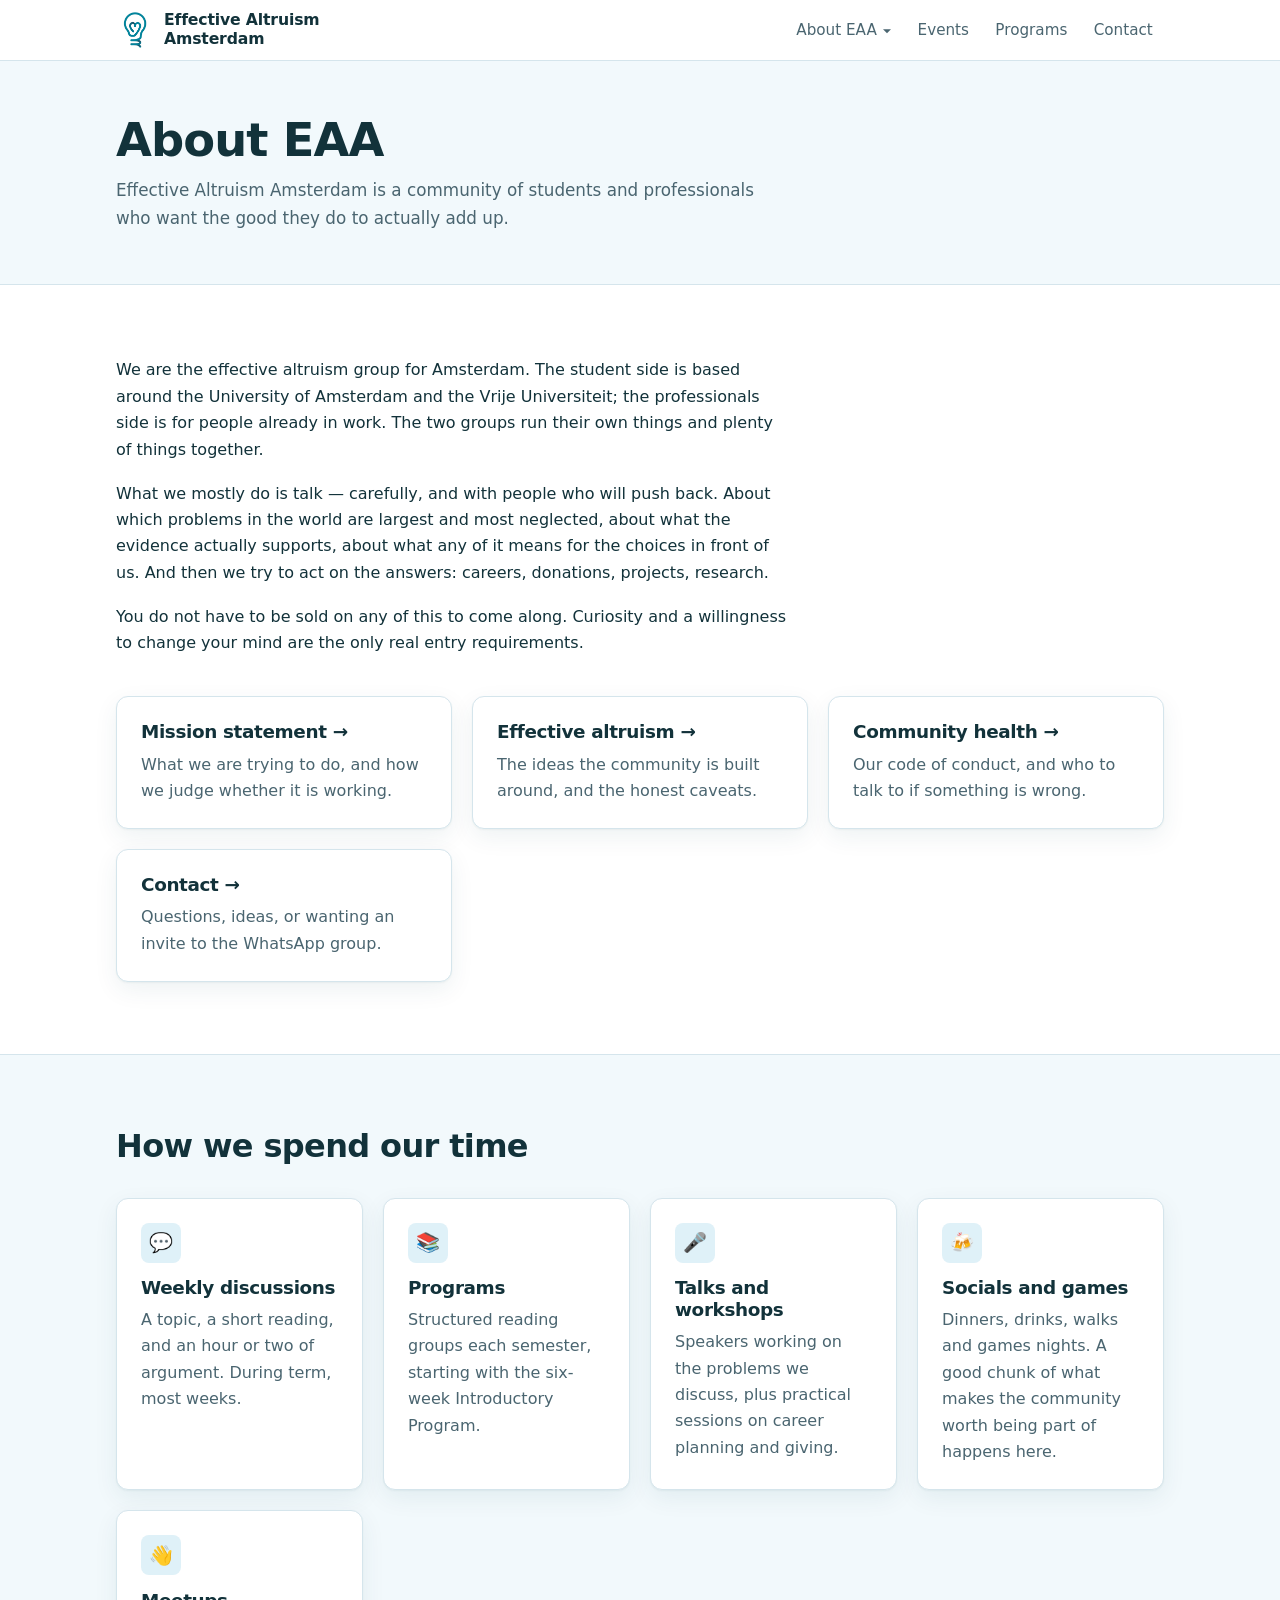
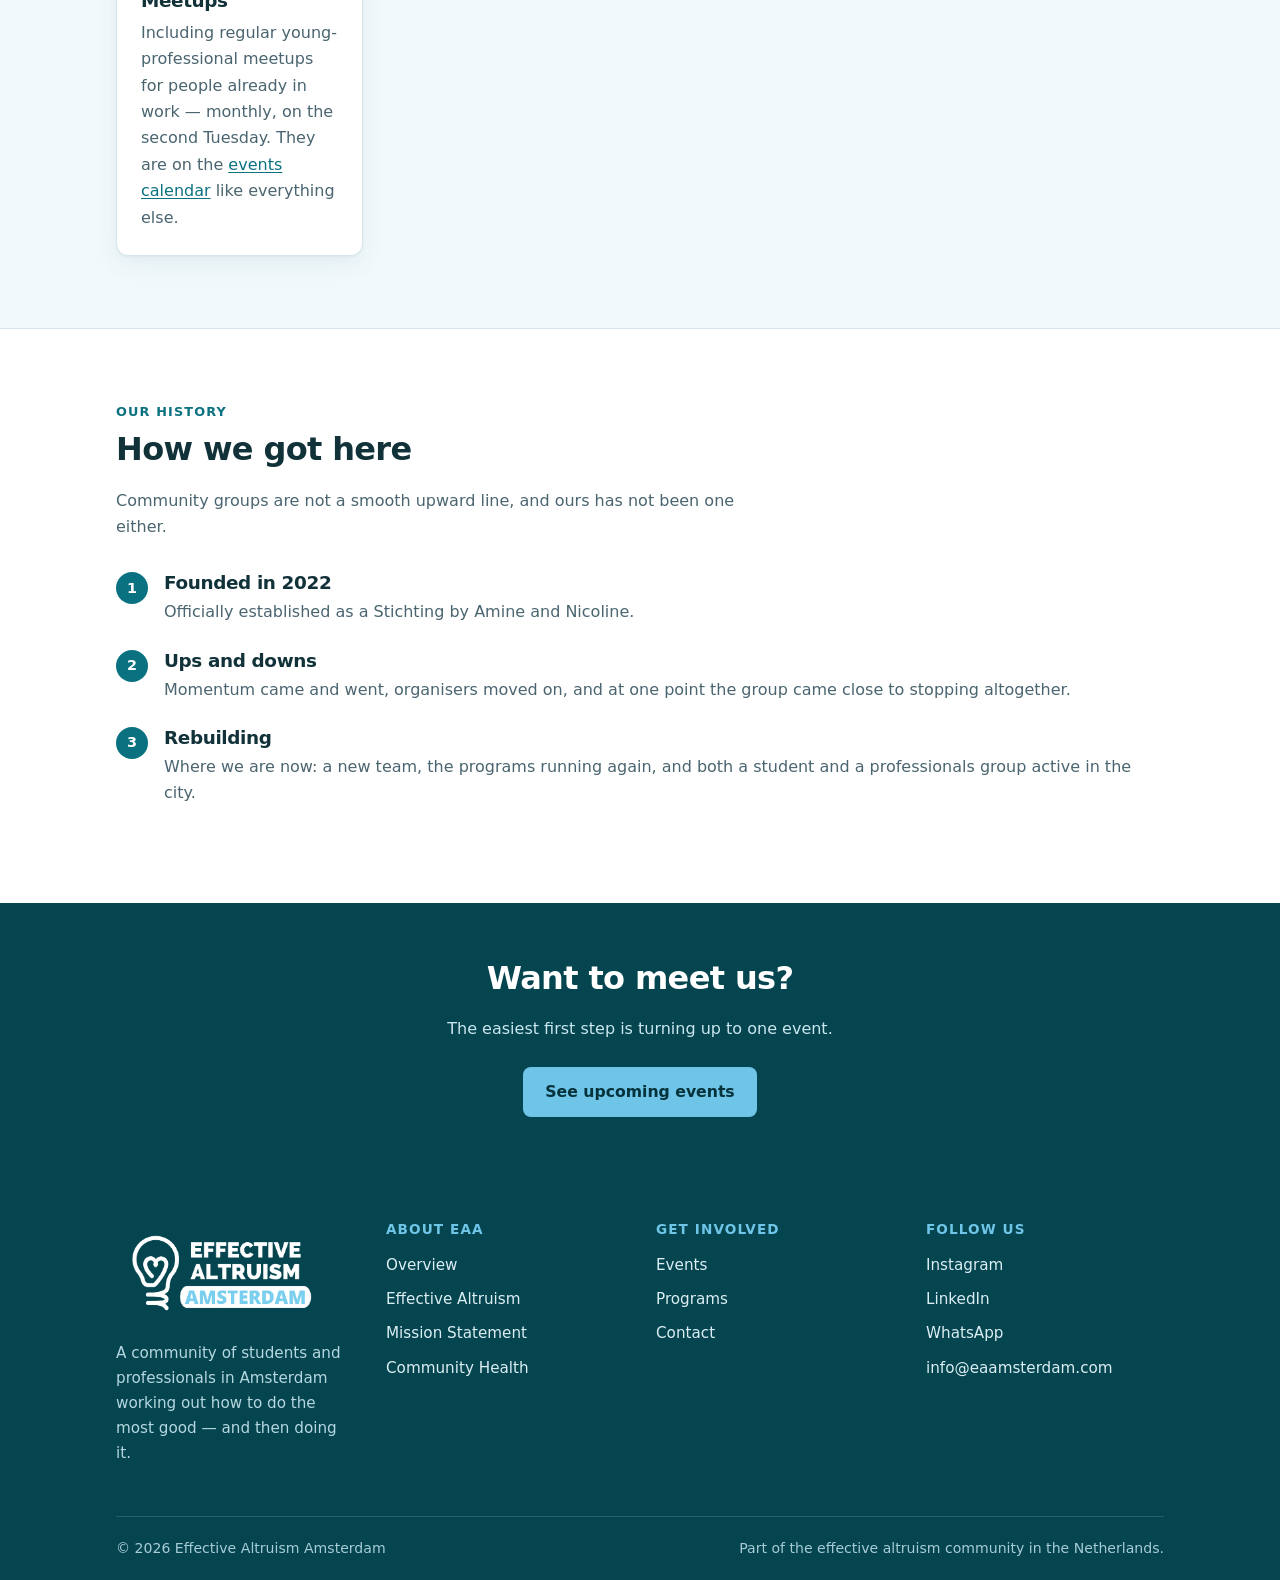
==== commit 19eaaf3b: "Hold four pages back for launch behind coming-soon placeholders Team, achievements, collaborations a" ====
--- a/about-eaa.html
+++ b/about-eaa.html
@@ -8,7 +8,7 @@
   <link rel="icon" href="img/favicon-96.png" sizes="96x96">
   <link rel="apple-touch-icon" href="img/apple-touch-icon.png">
   <meta name="color-scheme" content="only light">
-  <link rel="stylesheet" href="styles.css?v=7">
+  <link rel="stylesheet" href="styles.css?v=12">
 </head>
 <body>
 <a class="skip-link" href="#main">Skip to content</a>
@@ -27,18 +27,14 @@
           <button class="nav-link dropdown-toggle" type="button" aria-expanded="false">About EAA</button>
           <ul class="dropdown">
             <li><a href="about-eaa.html" aria-current="page">Overview</a></li>
-            <li><a href="team.html">The Team</a></li>
             <li><a href="effective-altruism.html">Effective Altruism</a></li>
             <li><a href="mission.html">Mission Statement</a></li>
-            <li><a href="achievements.html">Achievements</a></li>
-            <li><a href="collaborations.html">Collaborations</a></li>
             <li><a href="community-health.html">Community Health</a></li>
           </ul>
         </li>
         <li><a class="nav-link" href="events.html">Events</a></li>
         <li><a class="nav-link" href="programs.html">Programs</a></li>
         <li><a class="nav-link" href="contact.html">Contact</a></li>
-        <li><a class="nav-link nav-cta" href="donate.html">Donate</a></li>
       </ul>
     </nav>
   </div>
@@ -86,14 +82,6 @@
           <h3>Effective altruism <span class="arrow" aria-hidden="true"></span></h3>
           <p class="text-muted">The ideas the community is built around, and the honest caveats.</p>
         </a>
-        <a class="card card-link" href="team.html">
-          <h3>The team <span class="arrow" aria-hidden="true"></span></h3>
-          <p class="text-muted">The people who organise events, programs and everything else.</p>
-        </a>
-        <a class="card card-link" href="collaborations.html">
-          <h3>Collaborations <span class="arrow" aria-hidden="true"></span></h3>
-          <p class="text-muted">The groups we work with, locally and nationally.</p>
-        </a>
         <a class="card card-link" href="community-health.html">
           <h3>Community health <span class="arrow" aria-hidden="true"></span></h3>
           <p class="text-muted">Our code of conduct, and who to talk to if something is wrong.</p>
@@ -148,8 +136,9 @@
           <span class="card-icon" aria-hidden="true">👋</span>
           <h3>Meetups</h3>
           <p class="text-muted">
-            Including regular young-professional meetups for people already in work.
-            See <a href="team.html">the team</a> for how to join that group.
+            Including regular young-professional meetups for people already in
+            work &mdash; monthly, on the second Tuesday. They are on the
+            <a href="events.html">events calendar</a> like everything else.
           </p>
         </div>
       </div>
@@ -221,11 +210,8 @@
         <h2>About EAA</h2>
         <ul>
           <li><a href="about-eaa.html">Overview</a></li>
-          <li><a href="team.html">The Team</a></li>
           <li><a href="effective-altruism.html">Effective Altruism</a></li>
           <li><a href="mission.html">Mission Statement</a></li>
-          <li><a href="achievements.html">Achievements</a></li>
-          <li><a href="collaborations.html">Collaborations</a></li>
           <li><a href="community-health.html">Community Health</a></li>
         </ul>
       </div>
@@ -235,7 +221,6 @@
           <li><a href="events.html">Events</a></li>
           <li><a href="programs.html">Programs</a></li>
           <li><a href="contact.html">Contact</a></li>
-          <li><a href="donate.html">Donate</a></li>
         </ul>
       </div>
       <div>
@@ -255,6 +240,6 @@
   </div>
 </footer>
 
-<script src="nav.js?v=7"></script>
+<script src="nav.js?v=12"></script>
 </body>
 </html>
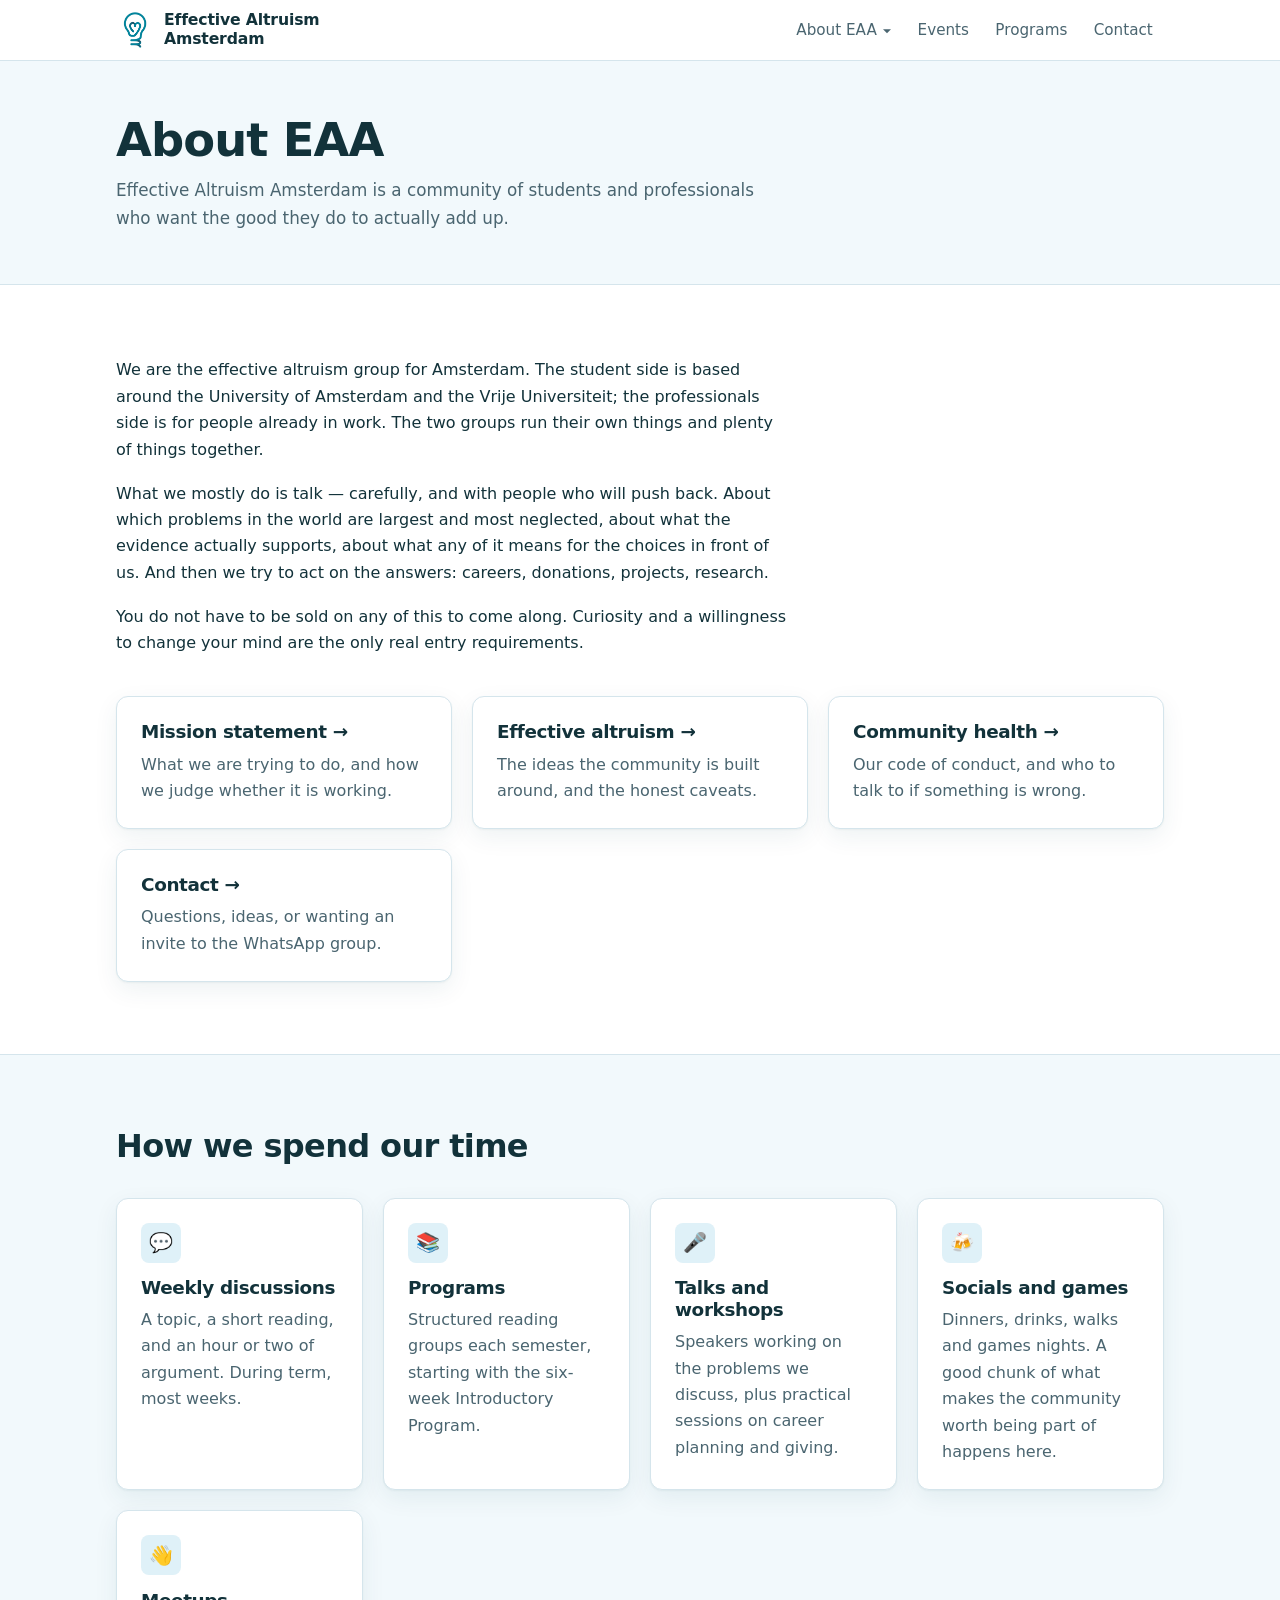
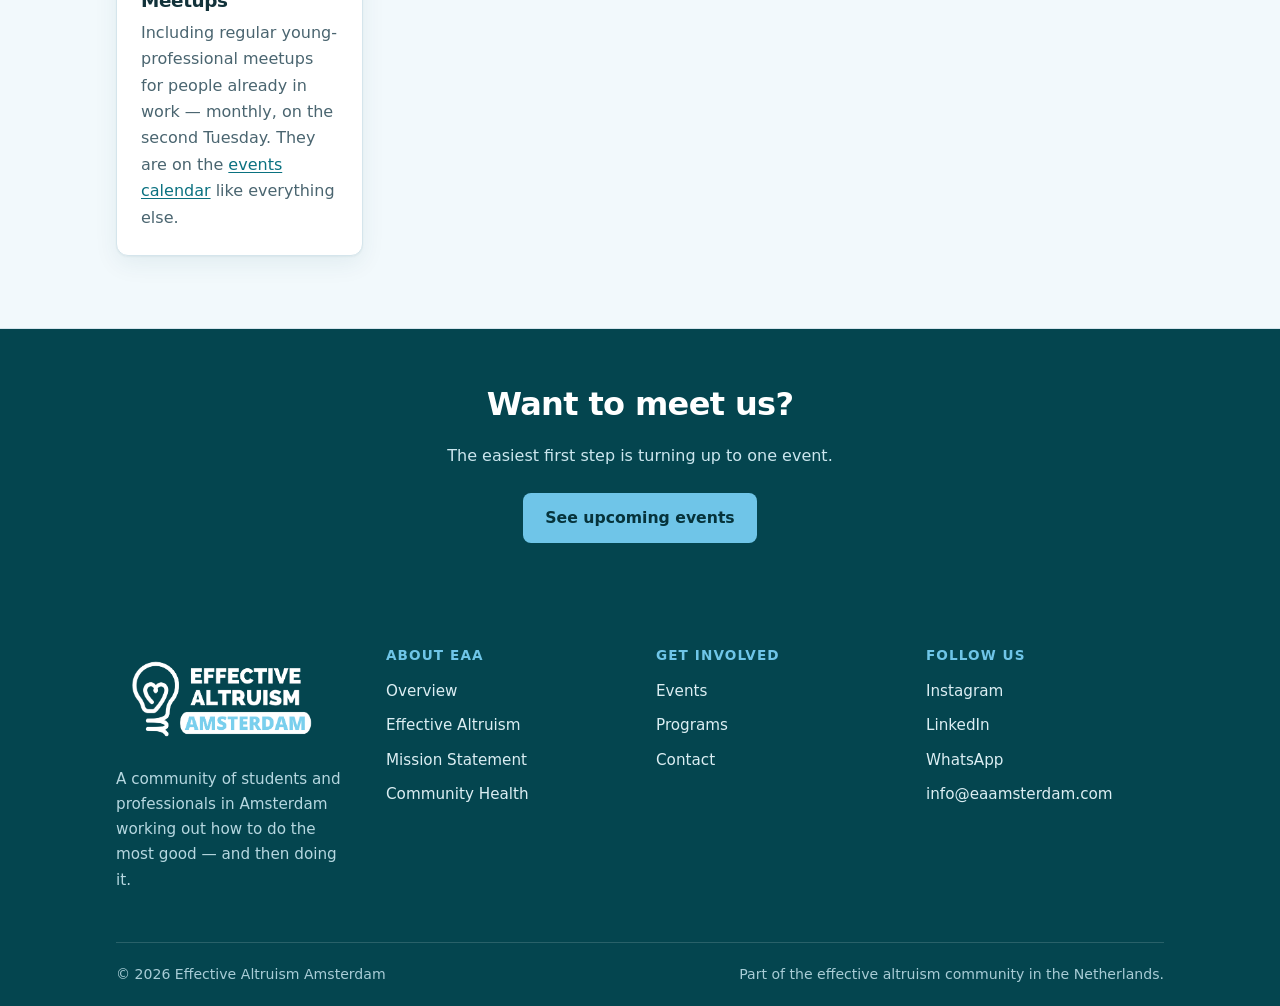
==== commit bc7feddf: "Simplify programs and events pages, fix session length and locations Seven changes from feedback on " ====
--- a/about-eaa.html
+++ b/about-eaa.html
@@ -8,7 +8,7 @@
   <link rel="icon" href="img/favicon-96.png" sizes="96x96">
   <link rel="apple-touch-icon" href="img/apple-touch-icon.png">
   <meta name="color-scheme" content="only light">
-  <link rel="stylesheet" href="styles.css?v=12">
+  <link rel="stylesheet" href="styles.css?v=13">
 </head>
 <body>
 <a class="skip-link" href="#main">Skip to content</a>
@@ -146,7 +146,17 @@
   </section>
 
 
-  <!-- ============ History ============ -->
+  <!-- ============ History ============ =================================
+       HIDDEN FOR NOW. The timeline below is incomplete (the restart year is
+       missing, and there is more worth recording), so it is commented out
+       rather than shown half-finished. To bring it back: fill in the gaps,
+       then delete this opening comment marker and the closing one just below
+       the section. Nothing else links to it.
+
+       Note for editing while hidden: HTML comments cannot nest, so do not add
+       a comment inside the block below — it would end this comment early and
+       dump the rest onto the page.
+       ===================================================================
   <section class="section">
     <div class="container">
       <div class="section-head">
@@ -176,13 +186,12 @@
           <p class="text-muted">
             Where we are now: a new team, the programs running again, and both a
             student and a professionals group active in the city.
-            <!-- TODO: add the year this restart began, and anything else worth
-                 recording about where the group is heading. -->
           </p>
         </li>
       </ol>
     </div>
   </section>
+  ============ end of hidden History section ============ -->
 
   <section class="cta-band">
     <div class="container">
@@ -240,6 +249,6 @@
   </div>
 </footer>
 
-<script src="nav.js?v=12"></script>
+<script src="nav.js?v=13"></script>
 </body>
 </html>
